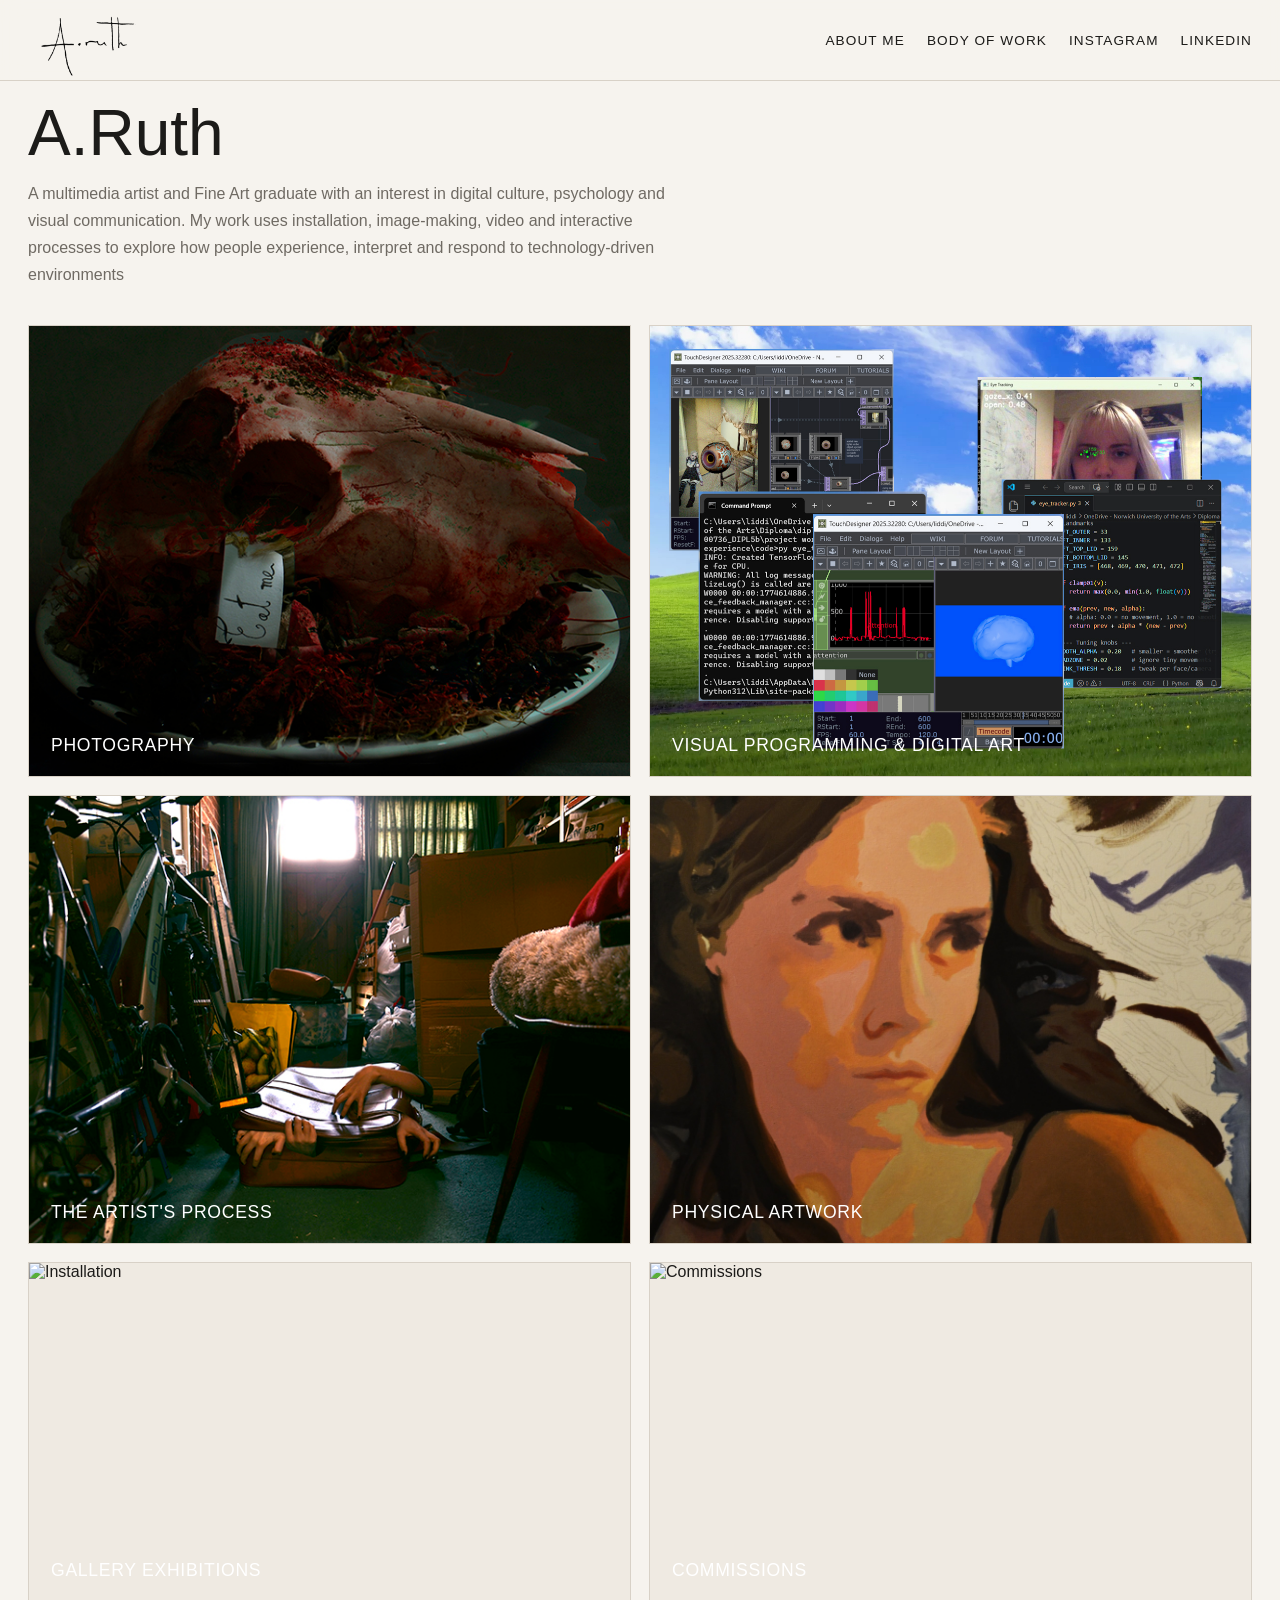
==== index.html @ bf9b41de "spelling and pictures added" ====
<!DOCTYPE html>
<html lang="en">
<head>
  <meta charset="UTF-8" />
  <meta name="viewport" content="width=device-width, initial-scale=1.0" />
  <title>Amy Liddington — Artist Portfolio</title>
  <link rel="stylesheet" href="style.css" />
</head>
<body>

  <header class="site-header">
    <div class="header-inner">
      <a href="index.html" class="signature-wrap">
        <img src="images/sig.png" alt="Your signature" />
      </a>
      <nav class="main-nav">
        <a href="about.html">About Me</a>
        <a href="#body-of-work">Body of Work</a>
        <a href="https://www.instagram.com/amu_x_art/" target="_blank" rel="noopener noreferrer">Instagram</a>
        <a href="https://www.linkedin.com/in/amy-liddington-a07385301/" target="_blank" rel="noopener noreferrer">LinkedIn</a>
      </nav>
    </div>
  </header>

  <main class="page-wrap hero-space">
    <section class="intro-copy">
      <h1>A.Ruth</h1>
      <p>
     A multimedia artist and Fine Art graduate with an interest in digital culture, psychology and visual communication. My work uses installation, image-making, video and interactive processes to explore how people experience, interpret and respond to technology-driven environments
      </p>
    </section>

    <section id="body-of-work" class="category-grid">
      <a class="category-card" href="photography.html">
        <img src="images/animalskull.jpg" alt="Photography" />
        <div class="category-label">Photography</div>
      </a>

      <a class="category-card" href="digital-art.html">
        <img src="images/download.jpg" alt="Visual programming and digital art" />
        <div class="category-label">Visual Programming & Digital Art</div>
      </a>

      <a class="category-card" href="process.html">
        <img src="images/suitcasehands.jpg" alt="The artist's process" />
        <div class="category-label"> The Artist's Process</div>
      </a>

      <a class="category-card" href="paintings.html">
        <img src="images/_DSC6033.JPG" alt="Paintings" />
        <div class="category-label">Physical Artwork</div>
      </a>

      <a class="category-card" href="installation.html">
        <img src="images/IMG_8066 (1).JPG" alt="Installation" />
        <div class="category-label">Gallery Exhibitions</div>
      </a>

      

      <a class="category-card" href="commissions.html">
        <img src="images/" alt="Commissions" />
        <div class="category-label">Commissions</div>
      </a>
    </section>
  </main>
  <script src="script.js"></script>
</body>
</html>
---- style.css ----
:root {
  --bg: #f6f3ee;
  --bg-soft: #efeae2;
  --text: #1c1b19;
  --muted: #6f6a63;
  --line: #d8d1c7;
  --overlay: rgba(28, 27, 25, 0.35);
  --max-width: 1400px;
  --pad: 28px;
  --font-main: "Helvetica Neue", Arial, sans-serif;
}

* {
  box-sizing: border-box;
}

html {
  scroll-behavior: smooth;
}

body {
  margin: 0;
  font-family: var(--font-main);
  background: var(--bg);
  color: var(--text);
}

img {
  max-width: 100%;
  display: block;
}

a {
  color: inherit;
  text-decoration: none;
}

.site-header {
  position: sticky;
  top: 0;
  z-index: 1000;
  background: rgba(246, 243, 238, 0.95);
  -webkit-backdrop-filter: blur(10px);
backdrop-filter: blur(10px);
  backdrop-filter: blur(10px);
  border-bottom: 1px solid var(--line);
}

.header-inner {
  max-width: var(--max-width);
  margin: 0 auto;
  padding: 0 var(--pad);   /* remove vertical padding */
  height: 80px;            /* FIXED height */
  display: flex;
  align-items: center;
  justify-content: space-between;
}

.signature-wrap {
  height: 100%;
  display: flex;
  align-items: center;
   /* allows image to extend */
}

.signature-wrap img {
  height: 100px;   /* bigger than header */
  width: auto;
  object-fit: contain;
}

.main-nav {
  display: flex;
  flex-wrap: wrap;
  gap: 22px;
  justify-content: flex-end;
}

.main-nav a {
  font-size: 0.85rem;
  letter-spacing: 0.08em;
  text-transform: uppercase;
  color: var(--text);
  transition: opacity 0.2s ease;
}

.main-nav a:hover {
  opacity: 0.55;
}

.page-wrap {
  max-width: var(--max-width);
  margin: 0 auto;
  padding: 32px var(--pad) 80px;
}

.hero-space {
  padding-top: 22px;
}

.intro-copy {
  max-width: 760px;
  margin-bottom: 36px;
}

.intro-copy h1 {
  font-size: clamp(2.4rem, 5vw, 5rem);
  line-height: 0.95;
  margin: 0 0 16px;
  font-weight: 500;
}

.intro-copy p {
  font-size: 1rem;
  line-height: 1.7;
  color: var(--muted);
  max-width: 640px;
  margin: 0;
}

/* Homepage category grid */
.category-grid {
  display: grid;
  grid-template-columns: repeat(2, 1fr);
  gap: 18px;
}

.category-card {
  position: relative;
  min-height: 340px;
  overflow: hidden;
  background: var(--bg-soft);
  border: 1px solid var(--line);
}

.category-card img {
  width: 100%;
  height: 100%;
  object-fit: cover;
  transition: transform 0.6s ease;
}

.category-card::after {
  content: "";
  position: absolute;
  inset: 0;
  background: var(--overlay);
  opacity: 0;
  transition: opacity 0.35s ease;
}

.category-card:hover::after {
  opacity: 1;
}

.category-card:hover img {
  transform: scale(1.03);
}

.category-label {
  position: absolute;
  left: 22px;
  bottom: 20px;
  z-index: 2;
  color: #fff;
  font-size: 1.1rem;
  letter-spacing: 0.04em;
  text-transform: uppercase;
}

/* About page */
.about-layout {
  display: grid;
  grid-template-columns: 1.1fr 0.9fr;
  gap: 28px;
  margin-bottom: 36px;
}

.text-box,
.image-box,
.info-box,
.contact-box,
.education-block {
  border: 1px solid var(--line);
  background: #fbf8f3;
}

.text-box,
.info-box,
.contact-box,
.education-block {
  padding: 28px;
}

.text-box h2,
.education-block h2,
.info-box h3,
.contact-box h3,
.gallery-header h1 {
  margin-top: 0;
  font-weight: 500;
}

.text-box p,
.education-block p,
.info-box p,
.contact-box p {
  line-height: 1.75;
  color: var(--muted);
}

.image-box {
  min-height: 200px;
 
  overflow: hidden;
  display: flex;
  justify-content: center;
}

.image-box img {
  height: 100%;
  object-fit:cover;
  
}

.education-block {
  margin-bottom: 24px;
}

.info-grid {
  display: grid;
  grid-template-columns: 1fr 1fr;
  gap: 24px;
  margin-bottom: 24px;
}

.placeholder-image-row {
  display: grid;
  grid-template-columns: 1fr 1fr;
  gap: 24px;
  margin-bottom: 24px;
}

.placeholder-tile {
  min-height: 260px;
  border: 1px solid var(--line);
  background: var(--bg-soft);
  display: grid;
  place-items: center;
  color: var(--muted);
  font-size: 0.95rem;
  text-transform: uppercase;
  letter-spacing: 0.08em;
}

/* Gallery / slideshow pages */
.gallery-header {
  margin-bottom: 26px;
}

.gallery-header p {
  max-width: 700px;
  line-height: 1.7;
  color: var(--muted);
}

.slideshow {
  border: none;
  background: none;
}

.slide {
  display: none;
  grid-template-columns: 1.2fr 0.8fr;

  min-height: calc(100vh - 70px); /* NOT fixed height */
  align-items: center;
}
.slide.active {
  display: grid;
}

.slide-image {
  display: flex;
  align-items: center;
  justify-content: center;
}

.slide-image img {
  max-height: calc(100vh - 120px); /* 🔥 prevents overflow */
  max-width: 100%;
  object-fit: contain;
}

.slide-caption {
  display: flex;
  flex-direction: column;
  justify-content: flex-end;
  padding: 30px;
}

.slide-caption h2 {
  margin: 0 0 10px;
  font-weight: 500;
}

.slide-caption p {
  margin: 0;
  line-height: 1.75;
  color: var(--muted);
}


#body-of-work {
  scroll-margin-top: 90px;
}

.slide-controls {
  display: flex;
  gap: 12px;
  margin-top: 20px;
  padding: 20px 30px 0;
}

.slide-controls button {
  background: transparent;
  border: 1px solid var(--text);
  color: var(--text);
  padding: 10px 16px;
  cursor: pointer;
  transition: background 0.2s ease, color 0.2s ease;
}

.slide-controls button:hover {
  background: var(--text);
  color: var(--bg);
}

.footer-space {
  height: 50px;
}

@media (max-width: 900px) {
  .category-grid,
  .about-layout,
  .info-grid,
  .placeholder-image-row,
  .slide,
  .slide.active {
    grid-template-columns: 1fr;
  }

  .category-card {
    min-height: 260px;
  }

  .slide {
  display: none;
  grid-template-columns: 1.2fr 0.8fr;
  height: 100vh;          /* 🔥 key line */
  max-height: 100vh;
}

  .slide-caption {
    border-left: none;
    border-top: 1px solid var(--line);
  }

  .main-nav {
    gap: 14px;
  }

  .main-nav a {
    font-size: 0.75rem;
  }
}
.link{
  color:blue;
  transition: 0.2s ease;

}
.link:hover{
  color: rgb(209, 11, 209);
}

.slideshow {
  position: relative;
}

.slide-image {
  position: relative;
}

.slide-arrow {
  position: absolute;
  top: 50%;
  transform: translateY(-50%);
  width: 54px;
  height: 54px;
  display: flex;
  align-items: center;
  justify-content: center;
  border-radius: 50%;
  background: rgba(246, 243, 238, 0.8);
  color: var(--text);
  font-size: 1.5rem;
  cursor: pointer;
  opacity: 0;
  transition: opacity 0.25s ease, background 0.25s ease;
  z-index: 20;
  user-select: none;
}

.slideshow:hover .slide-arrow {
  opacity: 1;
}

.slide-arrow:hover {
  background: rgba(28, 27, 25, 0.9);
  color: var(--bg);
}

.slide-arrow.prev {
  left: 18px;
}

.slide-arrow.next {
  right: 18px;
}

.slide-image video {
  max-height: calc(100vh - 120px);
  max-width: 100%;
  width: auto;
  height: auto;
  object-fit: contain;
  display: block;
}
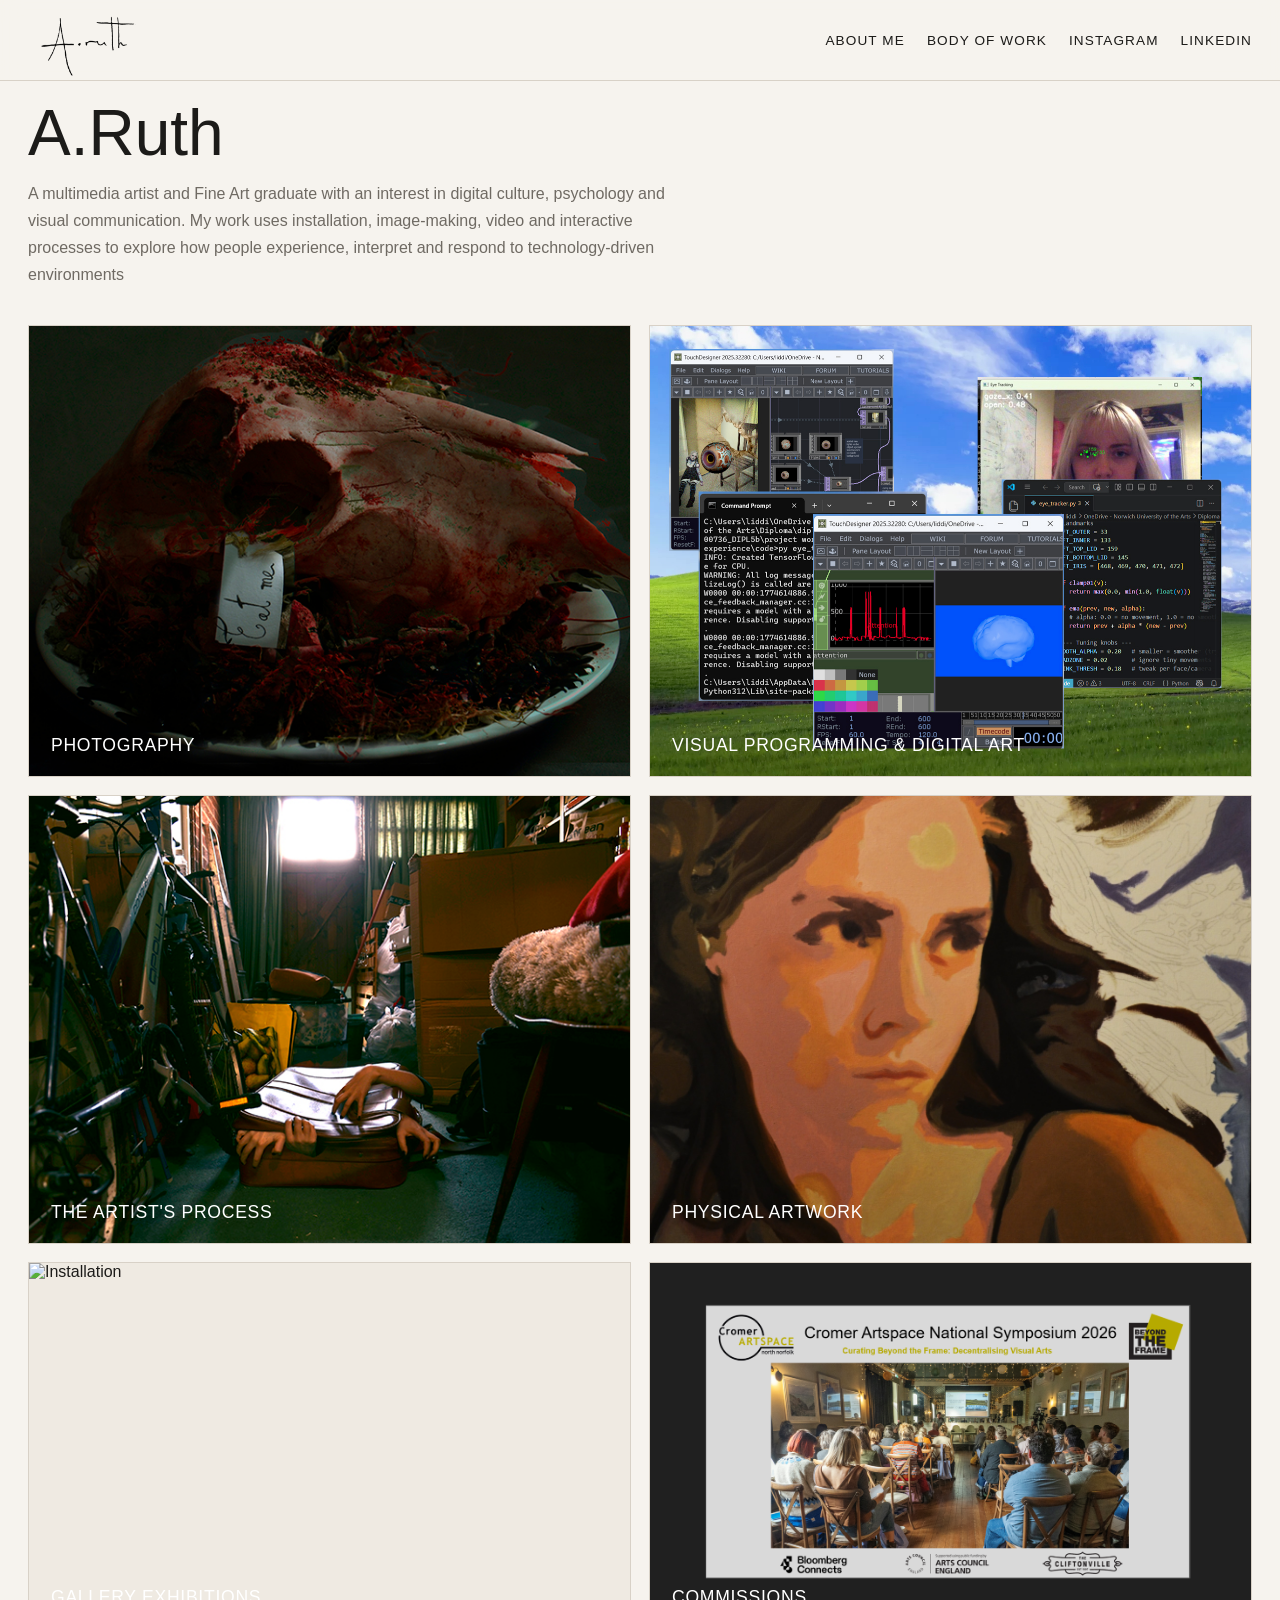
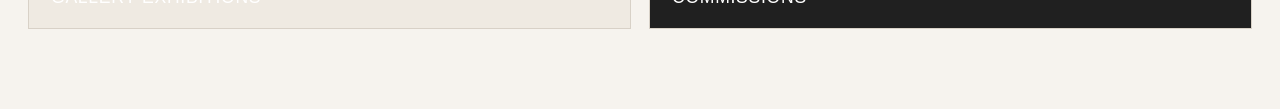
==== commit 455b9abf: "added symposium stuff" ====
--- a/index.html
+++ b/index.html
@@ -47,7 +47,7 @@
       </a>
 
       <a class="category-card" href="paintings.html">
-        <img src="images/_DSC6033.JPG" alt="Paintings" />
+        <img src="images/test.JPG" alt="Paintings" />
         <div class="category-label">Physical Artwork</div>
       </a>
 
@@ -56,12 +56,12 @@
         <div class="category-label">Gallery Exhibitions</div>
       </a>
 
-      
-
       <a class="category-card" href="commissions.html">
-        <img src="images/" alt="Commissions" />
+        <img src="images/cromer4.png" alt="Commissions" />
         <div class="category-label">Commissions</div>
       </a>
+
+      
     </section>
   </main>
   <script src="script.js"></script>
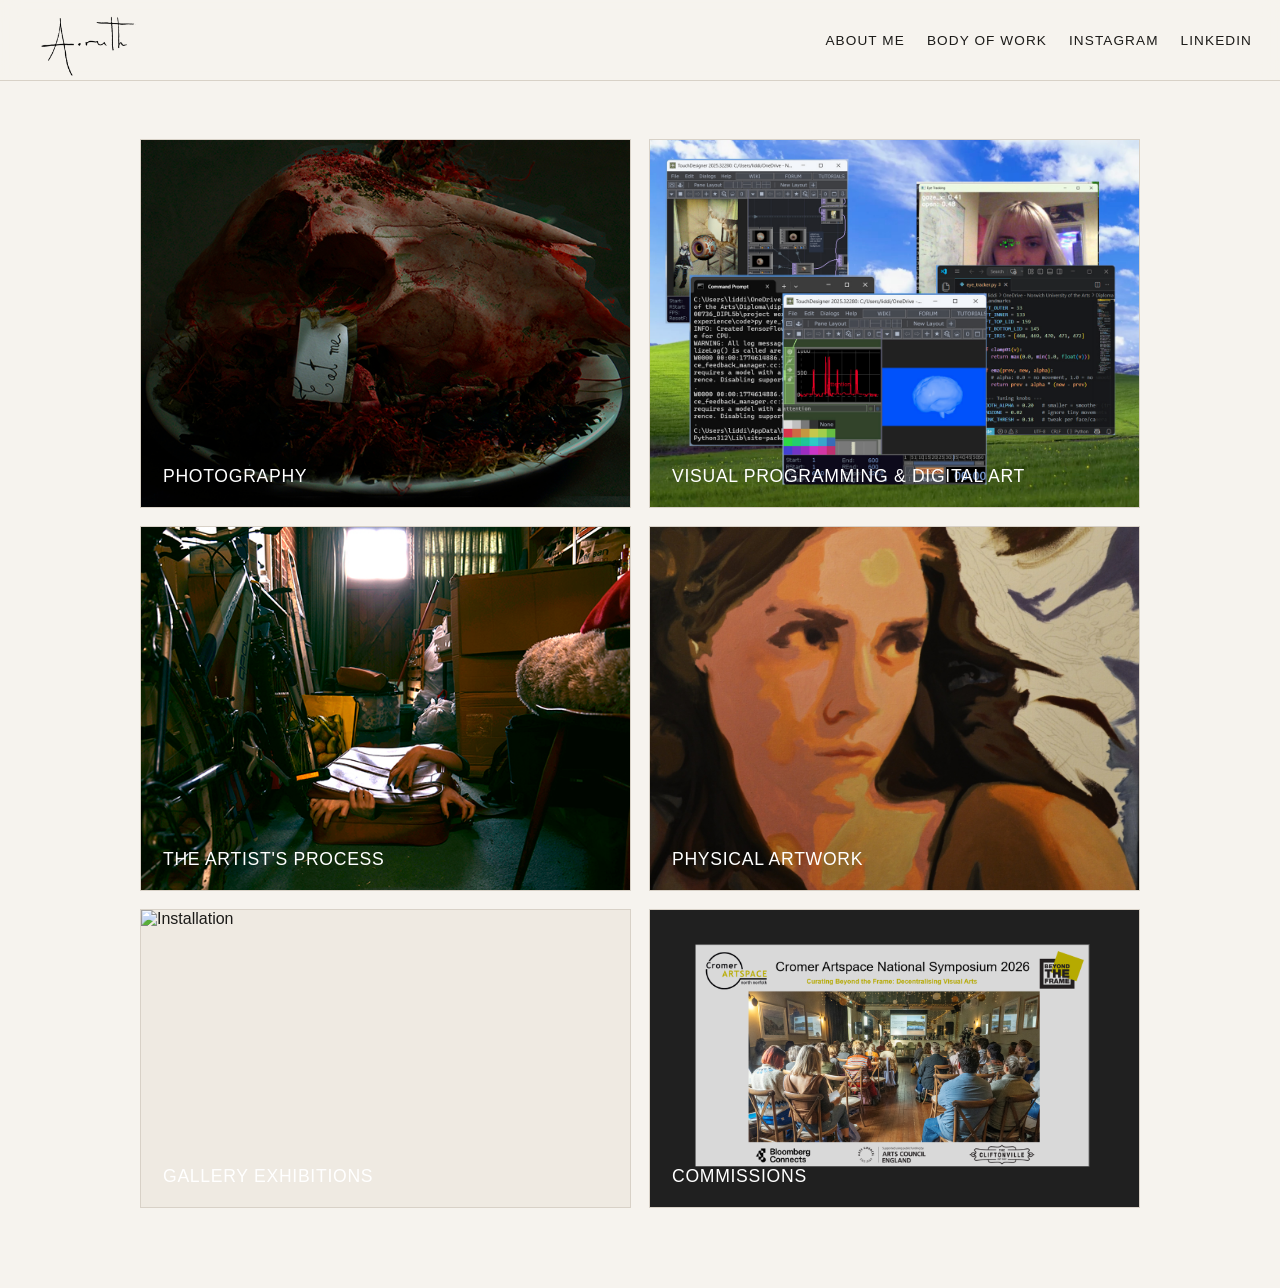
==== commit 580e5ac4: "adjusted and added images" ====
--- a/index.html
+++ b/index.html
@@ -24,10 +24,7 @@
 
   <main class="page-wrap hero-space">
     <section class="intro-copy">
-      <h1>A.Ruth</h1>
-      <p>
-     A multimedia artist and Fine Art graduate with an interest in digital culture, psychology and visual communication. My work uses installation, image-making, video and interactive processes to explore how people experience, interpret and respond to technology-driven environments
-      </p>
+      <!-- <p> A multimedia artist and Fine Art graduate with an interest in digital culture, psychology and visual communication. My work uses installation, image-making, video and interactive processes to explore how people experience, interpret and respond to technology-driven environments </p> -->
     </section>
 
     <section id="body-of-work" class="category-grid">
--- a/style.css
+++ b/style.css
@@ -123,11 +123,13 @@
   display: grid;
   grid-template-columns: repeat(2, 1fr);
   gap: 18px;
+  max-width: 1000px;
+  margin: auto;
 }
 
 .category-card {
   position: relative;
-  min-height: 340px;
+  min-height: 280px;
   overflow: hidden;
   background: var(--bg-soft);
   border: 1px solid var(--line);
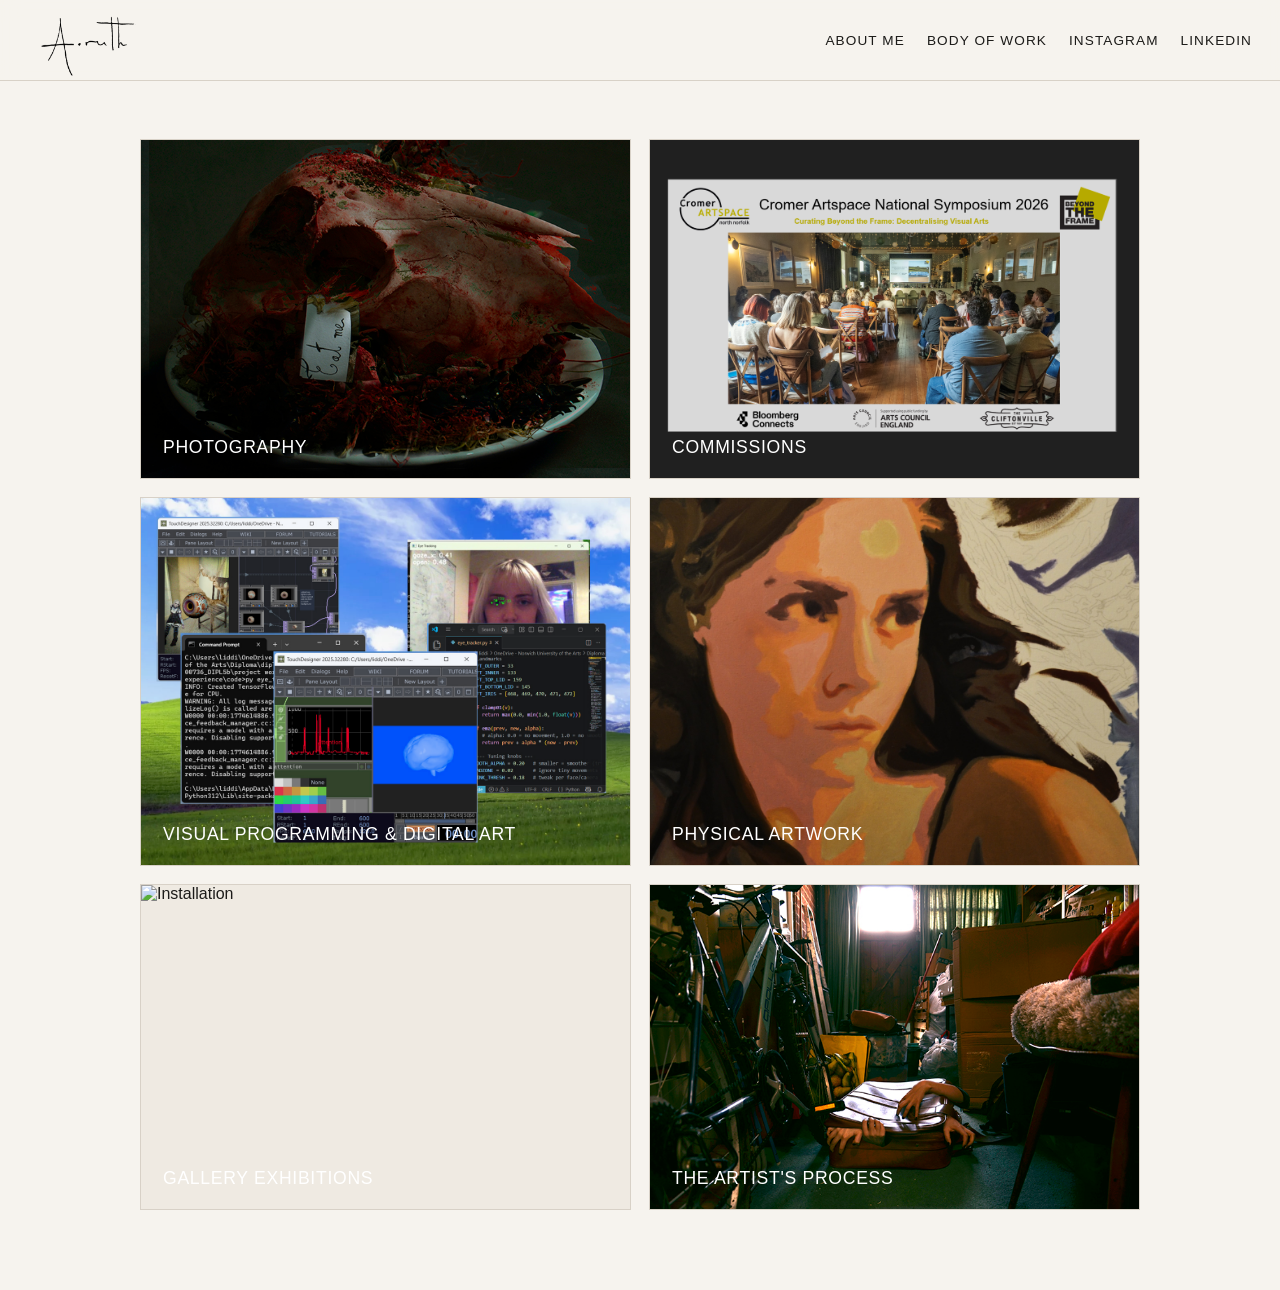
==== commit 921c6388: "fixing missing images" ====
--- a/index.html
+++ b/index.html
@@ -33,14 +33,14 @@
         <div class="category-label">Photography</div>
       </a>
 
+      <a class="category-card" href="commissions.html">
+        <img src="images/cromer4.png" alt="Commissions" />
+        <div class="category-label">Commissions</div>
+      </a>
+
       <a class="category-card" href="digital-art.html">
         <img src="images/download.jpg" alt="Visual programming and digital art" />
         <div class="category-label">Visual Programming & Digital Art</div>
-      </a>
-
-      <a class="category-card" href="process.html">
-        <img src="images/suitcasehands.jpg" alt="The artist's process" />
-        <div class="category-label"> The Artist's Process</div>
       </a>
 
       <a class="category-card" href="paintings.html">
@@ -53,11 +53,10 @@
         <div class="category-label">Gallery Exhibitions</div>
       </a>
 
-      <a class="category-card" href="commissions.html">
-        <img src="images/cromer4.png" alt="Commissions" />
-        <div class="category-label">Commissions</div>
+      <a class="category-card" href="process.html">
+        <img src="images/suitcasehands.jpg" alt="The artist's process" />
+        <div class="category-label"> The Artist's Process</div>
       </a>
-
       
     </section>
   </main>
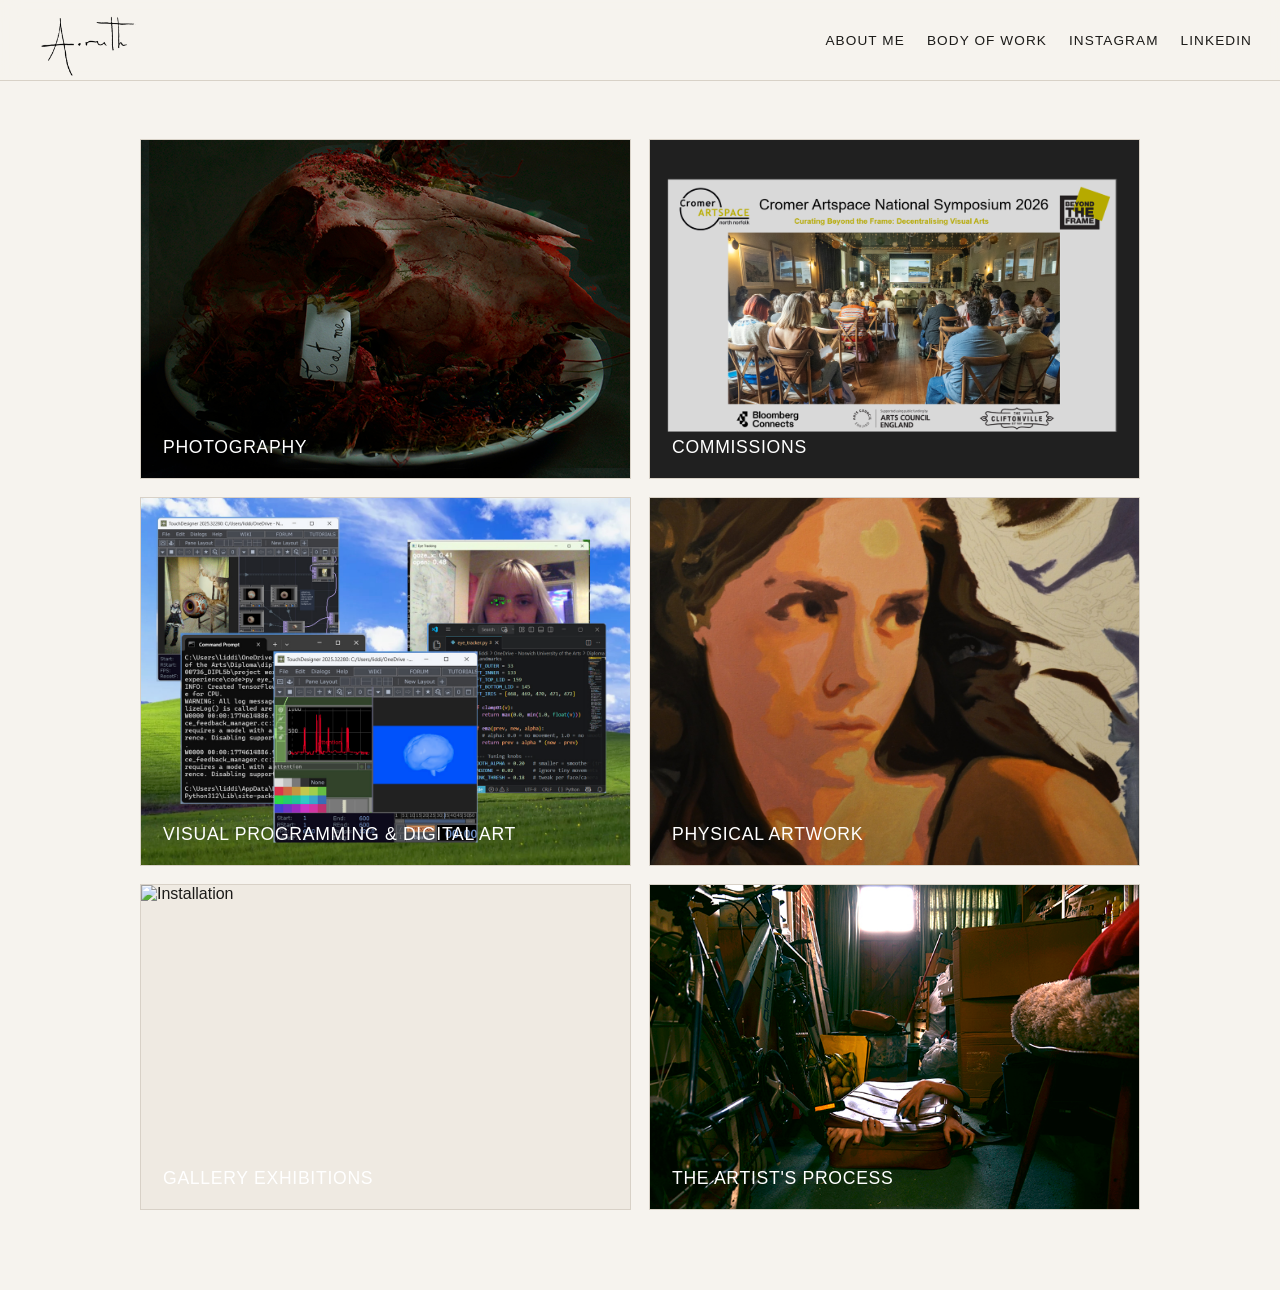
==== commit 82c4e62c: "glitch signature effect" ====
--- a/index.html
+++ b/index.html
@@ -11,7 +11,8 @@
   <header class="site-header">
     <div class="header-inner">
       <a href="index.html" class="signature-wrap">
-        <img src="images/sig.png" alt="Your signature" />
+        <img src="images/sig.png" alt="Amy Liddington signature" />
+        <span class="signature-glitch" aria-hidden="true"></span>
       </a>
       <nav class="main-nav">
         <a href="about.html">About Me</a>
--- a/style.css
+++ b/style.css
@@ -437,4 +437,199 @@
   height: auto;
   object-fit: contain;
   display: block;
-}+}
+
+/* =================================
+   SIGNATURE - DIGITAL GLITCH EFFECT
+================================= */
+
+.signature-wrap {
+    position: relative;
+    overflow: visible;
+}
+
+.signature-wrap img {
+    position: relative;
+    z-index: 2;
+}
+
+/* Coloured glitch layers */
+
+.signature-glitch {
+    position: absolute;
+    inset: 0;
+    z-index: 3;
+    pointer-events: none;
+}
+
+.signature-glitch::before,
+.signature-glitch::after {
+    content: "";
+    position: absolute;
+    inset: 0;
+
+    background-image: url("images/sig.png");
+    background-size: contain;
+    background-repeat: no-repeat;
+    background-position: center;
+
+    opacity: 0;
+}
+
+/* Red RGB layer */
+
+.signature-glitch::before {
+    filter: brightness(0) saturate(100%)
+            invert(16%) sepia(99%) saturate(7000%)
+            hue-rotate(355deg) brightness(105%);
+}
+
+/* Blue / purple RGB layer */
+
+.signature-glitch::after {
+    filter: brightness(0) saturate(100%)
+            invert(15%) sepia(90%) saturate(5000%)
+            hue-rotate(240deg) brightness(110%);
+}
+
+/* Trigger on mouse entering signature */
+
+.signature-wrap:hover img {
+    animation: signature-break 0.55s steps(2, end);
+}
+
+.signature-wrap:hover .signature-glitch::before {
+    animation: red-fragments 0.55s steps(2, end);
+}
+
+.signature-wrap:hover .signature-glitch::after {
+    animation: blue-fragments 0.55s steps(2, end);
+}
+
+/* ORIGINAL SIGNATURE - BREAKS INTO SLICES */
+
+@keyframes signature-break {
+    0% {
+        transform: translate(0);
+        clip-path: inset(0);
+        filter: none;
+    }
+
+    12% {
+        transform: translate(-5px, 1px) skewX(-5deg);
+        clip-path: inset(10% 0 70% 0);
+    }
+
+    25% {
+        transform: translate(6px, -2px);
+        clip-path: inset(38% 0 45% 0);
+        filter: contrast(2);
+    }
+
+    38% {
+        transform: translate(-8px, 2px) skewX(7deg);
+        clip-path: inset(72% 0 8% 0);
+    }
+
+    52% {
+        transform: translate(5px, -1px);
+        clip-path: inset(18% 0 55% 0);
+    }
+
+    68% {
+        transform: translate(-4px, 1px);
+        clip-path: inset(48% 0 25% 0);
+    }
+
+    82% {
+        transform: translate(2px, 0);
+        clip-path: inset(0);
+        filter: contrast(1.5);
+    }
+
+    100% {
+        transform: translate(0);
+        clip-path: inset(0);
+        filter: none;
+    }
+}
+
+/* RED FRAGMENTS */
+
+@keyframes red-fragments {
+    0%, 100% {
+        opacity: 0;
+        transform: translate(0);
+        clip-path: inset(0);
+    }
+
+    15% {
+        opacity: 1;
+        transform: translate(-9px, 2px);
+        clip-path: inset(5% 0 72% 0);
+    }
+
+    32% {
+        opacity: 0.9;
+        transform: translate(7px, -2px);
+        clip-path: inset(35% 0 45% 0);
+    }
+
+    50% {
+        opacity: 1;
+        transform: translate(-6px, 1px);
+        clip-path: inset(70% 0 10% 0);
+    }
+
+    70% {
+        opacity: 0.8;
+        transform: translate(5px, 0);
+        clip-path: inset(20% 0 55% 0);
+    }
+
+    85% {
+        opacity: 0.5;
+        transform: translate(-3px, 0);
+        clip-path: inset(0);
+    }
+}
+
+/* BLUE / PURPLE FRAGMENTS */
+
+@keyframes blue-fragments {
+    0%, 100% {
+        opacity: 0;
+        transform: translate(0);
+        clip-path: inset(0);
+    }
+
+    15% {
+        opacity: 1;
+        transform: translate(9px, -2px);
+        clip-path: inset(35% 0 45% 0);
+    }
+
+    32% {
+        opacity: 0.9;
+        transform: translate(-7px, 2px);
+        clip-path: inset(5% 0 72% 0);
+    }
+
+    50% {
+        opacity: 1;
+        transform: translate(6px, -1px);
+        clip-path: inset(55% 0 15% 0);
+    }
+
+    70% {
+        opacity: 0.8;
+        transform: translate(-5px, 0);
+        clip-path: inset(15% 0 60% 0);
+    }
+
+    85% {
+        opacity: 0.5;
+        transform: translate(3px, 0);
+        clip-path: inset(0);
+    }
+}
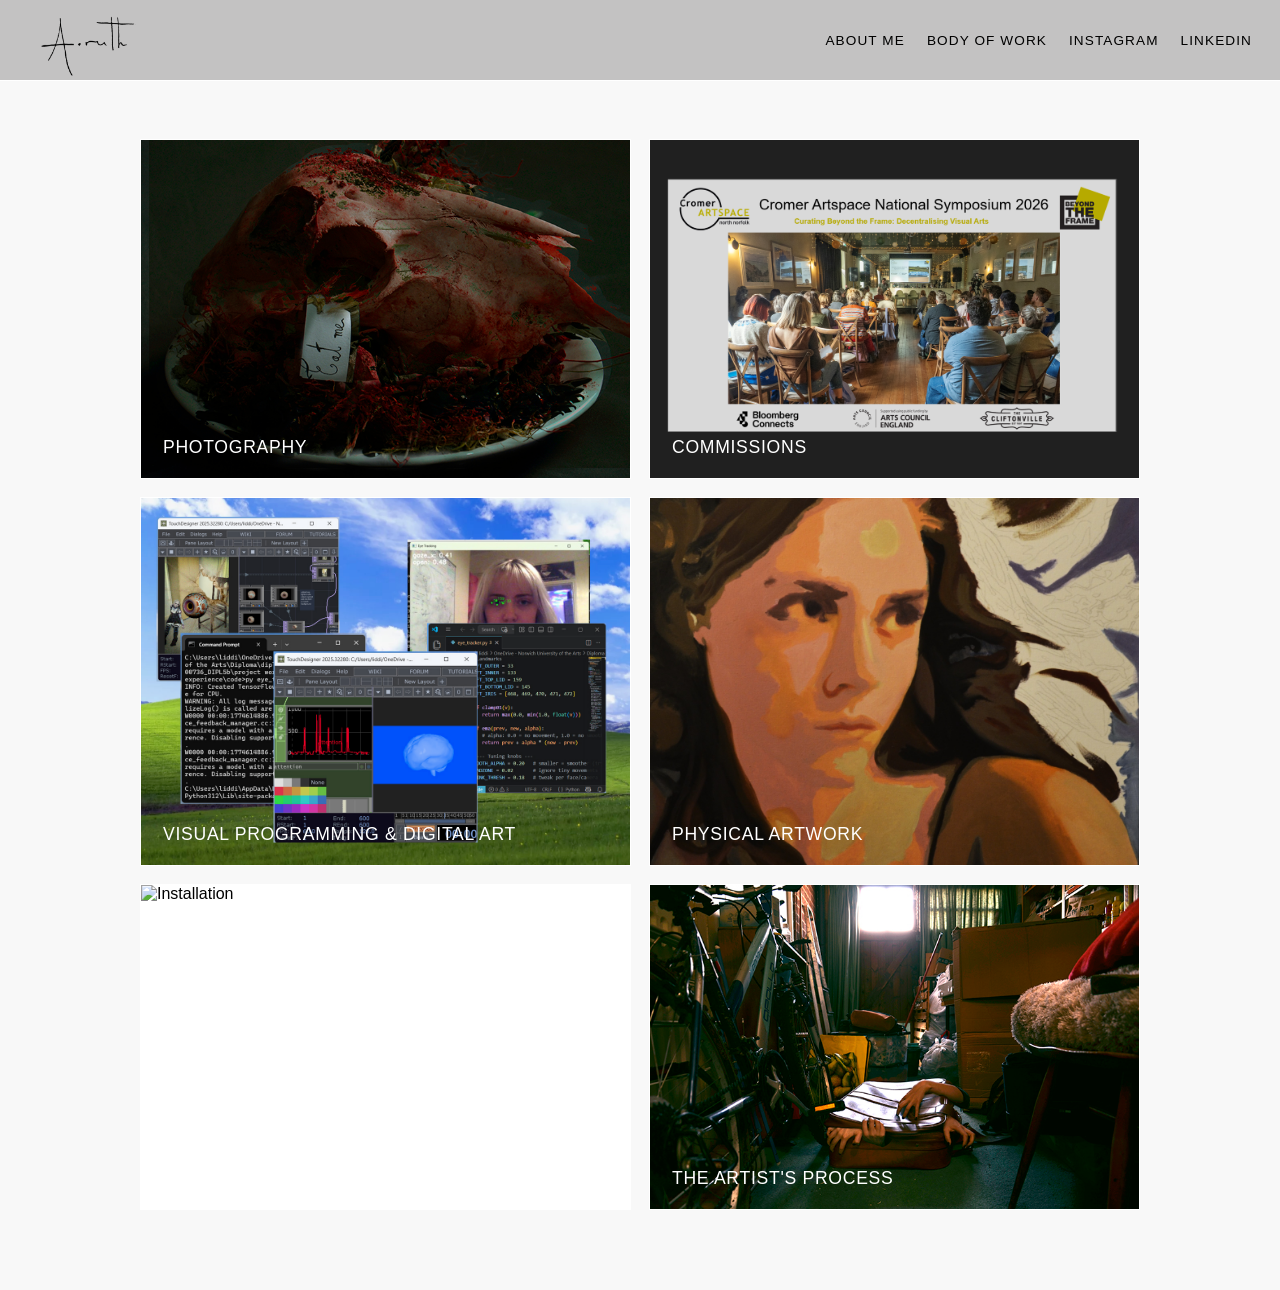
==== commit 7802edea: "adding fun stuff" ====
--- a/index.html
+++ b/index.html
@@ -1,3 +1,4 @@
+
 <!DOCTYPE html>
 <html lang="en">
 <head>
@@ -6,61 +7,70 @@
   <title>Amy Liddington — Artist Portfolio</title>
   <link rel="stylesheet" href="style.css" />
 </head>
+
 <body>
+  <canvas id="paint-canvas" aria-hidden="true"></canvas>
 
-  <header class="site-header">
-    <div class="header-inner">
-      <a href="index.html" class="signature-wrap">
-        <img src="images/sig.png" alt="Amy Liddington signature" />
-        <span class="signature-glitch" aria-hidden="true"></span>
-      </a>
-      <nav class="main-nav">
-        <a href="about.html">About Me</a>
-        <a href="#body-of-work">Body of Work</a>
-        <a href="https://www.instagram.com/amu_x_art/" target="_blank" rel="noopener noreferrer">Instagram</a>
-        <a href="https://www.linkedin.com/in/amy-liddington-a07385301/" target="_blank" rel="noopener noreferrer">LinkedIn</a>
-      </nav>
-    </div>
-  </header>
+  <div id="page-glitch-wrapper">
 
-  <main class="page-wrap hero-space">
-    <section class="intro-copy">
-      <!-- <p> A multimedia artist and Fine Art graduate with an interest in digital culture, psychology and visual communication. My work uses installation, image-making, video and interactive processes to explore how people experience, interpret and respond to technology-driven environments </p> -->
-    </section>
+    <header class="site-header">
+      <div class="header-inner">
+        <a href="index.html" class="signature-wrap">
+          <img src="images/sig.png" alt="Amy Liddington signature" />
+          <span class="signature-glitch" aria-hidden="true"></span>
+        </a>
 
-    <section id="body-of-work" class="category-grid">
-      <a class="category-card" href="photography.html">
-        <img src="images/animalskull.jpg" alt="Photography" />
-        <div class="category-label">Photography</div>
-      </a>
+        <nav class="main-nav">
+          <a href="about.html">About Me</a>
+          <a href="#body-of-work">Body of Work</a>
+          <a href="https://www.instagram.com/amu_x_art/" target="_blank" rel="noopener noreferrer">Instagram</a>
+          <a href="https://www.linkedin.com/in/amy-liddington-a07385301/" target="_blank" rel="noopener noreferrer">LinkedIn</a>
+        </nav>
+      </div>
+    </header>
 
-      <a class="category-card" href="commissions.html">
-        <img src="images/cromer4.png" alt="Commissions" />
-        <div class="category-label">Commissions</div>
-      </a>
+    <main class="page-wrap hero-space">
+      <section class="intro-copy">
+        <!-- <p> A multimedia artist and Fine Art graduate with an interest in digital culture, psychology and visual communication. My work uses installation, image-making, video and interactive processes to explore how people experience, interpret and respond to technology-driven environments </p> -->
+      </section>
 
-      <a class="category-card" href="digital-art.html">
-        <img src="images/download.jpg" alt="Visual programming and digital art" />
-        <div class="category-label">Visual Programming & Digital Art</div>
-      </a>
+      <section id="body-of-work" class="category-grid">
 
-      <a class="category-card" href="paintings.html">
-        <img src="images/test.JPG" alt="Paintings" />
-        <div class="category-label">Physical Artwork</div>
-      </a>
+        <a class="category-card" href="photography.html">
+          <img src="images/animalskull.jpg" alt="Photography" />
+          <div class="category-label">Photography</div>
+        </a>
 
-      <a class="category-card" href="installation.html">
-        <img src="images/IMG_8066 (1).JPG" alt="Installation" />
-        <div class="category-label">Gallery Exhibitions</div>
-      </a>
+        <a class="category-card" href="commissions.html">
+          <img src="images/cromer4.png" alt="Commissions" />
+          <div class="category-label">Commissions</div>
+        </a>
 
-      <a class="category-card" href="process.html">
-        <img src="images/suitcasehands.jpg" alt="The artist's process" />
-        <div class="category-label"> The Artist's Process</div>
-      </a>
-      
-    </section>
-  </main>
+        <a class="category-card" href="digital-art.html">
+          <img src="images/download.jpg" alt="Visual programming and digital art" />
+          <div class="category-label">Visual Programming & Digital Art</div>
+        </a>
+
+        <a class="category-card" href="paintings.html">
+          <img src="images/test.JPG" alt="Paintings" />
+          <div class="category-label">Physical Artwork</div>
+        </a>
+
+        <a class="category-card" href="installation.html">
+          <img src="images/IMG_8066 (1).JPG" alt="Installation" />
+          <div class="category-label">Gallery Exhibitions</div>
+        </a>
+
+        <a class="category-card" href="process.html">
+          <img src="images/suitcasehands.jpg" alt="The artist's process" />
+          <div class="category-label">The Artist's Process</div>
+        </a>
+
+      </section>
+    </main>
+
+  </div>
+
   <script src="script.js"></script>
 </body>
-</html>+</html>
--- a/style.css
+++ b/style.css
@@ -1,9 +1,9 @@
 :root {
-  --bg: #f6f3ee;
-  --bg-soft: #efeae2;
-  --text: #1c1b19;
+  --bg: #f8f8f8;
+  --bg-soft: #ffffff;
+  --text: #000000;
   --muted: #6f6a63;
-  --line: #d8d1c7;
+  --line: #ffffff;
   --overlay: rgba(28, 27, 25, 0.35);
   --max-width: 1400px;
   --pad: 28px;
@@ -39,7 +39,7 @@
   position: sticky;
   top: 0;
   z-index: 1000;
-  background: rgba(246, 243, 238, 0.95);
+  background: rgba(192, 191, 191, 0.95);
   -webkit-backdrop-filter: blur(10px);
 backdrop-filter: blur(10px);
   backdrop-filter: blur(10px);
@@ -135,12 +135,13 @@
   border: 1px solid var(--line);
 }
 
-.category-card img {
+.category-card img { 
   width: 100%;
   height: 100%;
   object-fit: cover;
   transition: transform 0.6s ease;
-}
+ }
+
 
 .category-card::after {
   content: "";
@@ -403,7 +404,7 @@
   align-items: center;
   justify-content: center;
   border-radius: 50%;
-  background: rgba(246, 243, 238, 0.8);
+  background: rgba(255, 255, 255, 0.8);
   color: var(--text);
   font-size: 1.5rem;
   cursor: pointer;
@@ -633,3 +634,479 @@
         clip-path: inset(0);
     }
 }
+/* =================================
+   DIGITAL PAINTBRUSH CURSOR
+================================= */
+
+#paint-canvas {
+    position: fixed;
+    inset: 0;
+    width: 100%;
+    height: 100%;
+    z-index: 9999;
+    pointer-events: none;
+}
+
+/* Keep the website content above the paint trail */
+
+.site-header {
+    z-index: 1000;
+}
+
+.page-wrap {
+    position: relative;
+    z-index: 2;
+}
+
+/* =================================
+   FLOATING EYEBALL
+================================= */
+
+
+.floating-eye {
+    position: fixed;
+    width: 125px;
+    height: 125px;
+    right: 35px;
+    bottom: 30px;
+    top: auto;
+    z-index: 1001;
+    pointer-events: none;
+    animation: eye-float 4s ease-in-out infinite;
+}
+
+/* THE EYEBALL */
+
+.eye-white {
+    position: relative;
+    width: 100%;
+    height: 100%;
+    border-radius: 50%;
+    overflow: hidden;
+
+    background: radial-gradient(
+        circle at 45% 38%,
+        #ffffff 0%,
+        #f7f6f4 42%,
+        #96928f 68%,
+        #5e5c59 88%,
+        #141413 100%
+    );
+
+    box-shadow:
+        0 9px 24px rgba(0,0,0,0.25),
+        0 0 18px rgba(70,65,60,0.22),
+        inset 0 -8px 15px rgba(0,0,0,0.20),
+        inset 0 4px 9px rgba(255,255,255,0.95);
+}
+
+/* SUBTLE RED VEINS */
+
+.eye-white::before {
+    content: "";
+    position: absolute;
+    inset: 3px;
+    border-radius: 50%;
+    z-index: 1;
+    pointer-events: none;
+
+    background: url("data:image/svg+xml,%3Csvg viewBox='0 0 200 200' xmlns='http://www.w3.org/2000/svg'%3E%3Cg fill='none' stroke='%23c66f70' stroke-width='1.2' stroke-linecap='round' opacity='.65'%3E%3Cpath d='M5 48 C22 39 18 27 34 23 S47 12 53 3 M18 39 C30 39 32 49 43 51 S54 61 59 68 M34 23 C38 14 34 9 39 3 M43 51 C49 42 59 43 66 35'/%3E%3Cpath d='M195 65 C177 59 181 44 164 39 S153 24 147 13 M181 53 C168 55 166 67 154 70 S144 81 139 87 M164 39 C160 30 165 24 160 16 M154 70 C147 61 139 62 132 54'/%3E%3Cpath d='M10 145 C27 139 30 126 44 125 S58 113 64 105 M28 134 C39 137 43 147 55 149 S65 158 70 166 M44 125 C47 115 43 109 50 101'/%3E%3Cpath d='M192 151 C174 145 173 132 158 128 S145 115 138 108 M174 139 C163 143 159 154 148 158 S137 169 132 177 M158 128 C155 118 160 111 154 104'/%3E%3C/g%3E%3C/svg%3E")
+        center / 100% 100% no-repeat;
+
+    opacity: 0.8;
+}
+
+/* BLUE IRIS */
+
+.eye-iris {
+    position: absolute;
+    width: 58px;
+    height: 58px;
+    left: 50%;
+    top: 50%;
+    z-index: 2;
+    transform: translate(-50%, -50%);
+    border-radius: 50%;
+
+    background: radial-gradient(
+        circle,
+        #080d16 0%,
+        #080d16 25%,
+        #24517a 29%,
+        #4689b5 43%,
+        #78b2ce 52%,
+        #28577f 68%,
+        #142b45 85%,
+        #080d16 100%
+    );
+
+    box-shadow:
+        0 0 4px rgba(0,0,0,0.7),
+        inset 0 0 5px rgba(0,0,0,0.5);
+
+    transition: transform 0.12s ease-out;
+}
+
+/* PUPIL */
+
+.eye-pupil {
+    position: absolute;
+    width: 26px;
+    height: 26px;
+    left: 50%;
+    top: 50%;
+    transform: translate(-50%, -50%);
+    border-radius: 50%;
+    background: #080706;
+}
+
+/* EYE REFLECTION */
+
+.eye-highlight {
+    position: absolute;
+    width: 12px;
+    height: 12px;
+    top: 9px;
+    left: 13px;
+    border-radius: 50%;
+    background: rgba(255,255,255,0.9);
+    filter: blur(1px);
+}
+
+/* BLINKING EYELID */
+
+.eye-white::after {
+    content: "";
+    position: absolute;
+    inset: 0;
+    z-index: 5;
+    border-radius: 50%;
+    pointer-events: none;
+
+    background: linear-gradient(
+        to bottom,
+        #c9b4ad 0%,
+        #e5d5ce 45%,
+        #c6aaa2 100%
+    );
+
+    transform: scaleY(0);
+    transform-origin: top;
+    animation: eye-blink 4s infinite;
+}
+
+/* FLOATING MOVEMENT */
+
+@keyframes eye-float {
+    0%, 100% {
+        transform: translateY(0);
+    }
+
+    50% {
+        transform: translateY(-10px);
+    }
+}
+
+/* BLINK ANIMATION */
+
+@keyframes eye-blink {
+    0%, 88%, 100% {
+        transform: scaleY(0);
+    }
+
+    91% {
+        transform: scaleY(1);
+    }
+
+    94% {
+        transform: scaleY(0);
+    }
+}
+
+/* MOBILE SIZING */
+
+@media (max-width: 700px) {
+    .floating-eye {
+        width: 85px;
+        height: 85px;
+        right: 18px;
+        bottom: 18px;
+    }
+
+    .eye-iris {
+        width: 40px;
+        height: 40px;
+    }
+
+    .eye-pupil {
+        width: 19px;
+        height: 19px;
+    }
+}
+
+/* REDUCED MOTION */
+
+@media (prefers-reduced-motion: reduce) {
+    .floating-eye {
+        animation: none;
+    }
+
+    .eye-white::after {
+        animation: none;
+    }
+}
+
+
+/* =================================
+   DIGITAL GLITCH — STATIC & CONTENT BREAKUP
+================================= */
+
+/* Keep the page itself still */
+#page-glitch-wrapper {
+    transform: none;
+}
+
+/* IMAGE SIGNAL DISTORTION */
+body.page-glitch .image-box img,
+body.page-glitch .placeholder-tile img {
+    animation: image-breakup 0.48s steps(1, end);
+}
+
+body.page-glitch .slide-image {
+    animation: image-breakup 0.48s steps(1, end);
+    will-change: transform, filter, clip-path;
+}
+
+body.page-glitch .category-card img {
+    animation: image-breakup 0.48s steps(1, end);
+}
+
+@keyframes image-breakup {
+    0%, 100% {
+        transform: translate(0, 0);
+        filter: none;
+        clip-path: inset(0);
+    }
+
+    12% {
+        transform: translate(-5px, 2px);
+        filter: contrast(1.5) saturate(1.5)
+                drop-shadow(3px 0 rgba(255, 0, 45, 0.65));
+    }
+
+    13% {
+        transform: translate(8px, -1px);
+        filter: contrast(1.8)
+                drop-shadow(-3px 0 rgba(0, 65, 255, 0.7));
+        clip-path: inset(18% 0 52% 0);
+    }
+
+    14% {
+        transform: translate(-2px, 0);
+        clip-path: inset(0);
+    }
+
+    32% {
+        transform: translate(6px, -3px);
+        filter: hue-rotate(12deg) contrast(1.4);
+        clip-path: inset(35% 0 25% 0);
+    }
+
+    33% {
+        transform: translate(-4px, 2px);
+        clip-path: inset(0);
+    }
+
+    55% {
+        transform: translate(-3px, 1px);
+        filter: contrast(1.3)
+                drop-shadow(2px 0 rgba(255, 0, 45, 0.5));
+    }
+
+    56% {
+        transform: translate(2px, -1px);
+        filter: none;
+        clip-path: inset(0);
+    }
+}
+
+
+/* TEXT SIGNAL DISTORTION */
+
+body.page-glitch .slide-caption,
+body.page-glitch .gallery-header,
+body.page-glitch .category-label,
+body.page-glitch .text-box,
+body.page-glitch .education-block,
+body.page-glitch .info-box,
+body.page-glitch .contact-box,
+body.page-glitch .floating-eye {
+    animation: text-breakup 0.48s steps(1, end);
+    will-change: transform, filter, text-shadow;
+}
+
+@keyframes text-breakup {
+    0%, 100% {
+        transform: translate(0, 0);
+        filter: none;
+        text-shadow: none;
+    }
+
+    12% {
+        transform: translate(4px, -1px);
+        text-shadow: -2px 0 rgba(0, 65, 255, 0.65),
+                      2px 0 rgba(255, 0, 45, 0.55);
+    }
+
+    13% {
+        transform: translate(-7px, 2px);
+        text-shadow: 2px 0 rgba(255, 0, 45, 0.6);
+        filter: contrast(1.4);
+    }
+
+    14% {
+        transform: translate(0, 0);
+        text-shadow: none;
+    }
+
+    32% {
+        transform: translate(-5px, 1px);
+        text-shadow: -2px 0 rgba(0, 65, 255, 0.6);
+    }
+
+    33% {
+        transform: translate(3px, -1px);
+        text-shadow: 2px 0 rgba(255, 0, 45, 0.5);
+    }
+
+    55% {
+        transform: translate(-2px, 0);
+        text-shadow: none;
+    }
+}
+
+
+/* FULL SCREEN STATIC OVERLAY */
+
+.background-glitch-overlay {
+    position: fixed;
+    inset: 0;
+    z-index: 9998;
+    pointer-events: none;
+    overflow: hidden;
+    opacity: 0;
+}
+
+.background-glitch-overlay.active {
+    animation: signal-flicker 0.48s steps(1, end);
+}
+
+/* Darker, more visible television noise */
+
+.background-glitch-overlay::after {
+    content: "";
+    position: absolute;
+    inset: -50%;
+    opacity: 0;
+    pointer-events: none;
+
+    background-image: url("data:image/svg+xml,%3Csvg viewBox='0 0 180 180' xmlns='http://www.w3.org/2000/svg'%3E%3Cfilter id='n'%3E%3CfeTurbulence type='fractalNoise' baseFrequency='1.1' numOctaves='3' stitchTiles='stitch'/%3E%3C/filter%3E%3Crect width='100%25' height='100%25' filter='url(%23n)' opacity='1'/%3E%3C/svg%3E");
+
+    background-size: 90px 90px;
+    mix-blend-mode: normal;
+    filter: contrast(1.8) brightness(0.65);
+}
+
+.background-glitch-overlay.active::after {
+    animation: static-flicker 0.48s steps(1, end);
+}
+
+/* Screen flicker */
+
+@keyframes signal-flicker {
+    0%, 100% { opacity: 0; }
+    12% { opacity: 0.12; }
+    13% { opacity: 0.35; }
+    14% { opacity: 0.04; }
+    32% { opacity: 0.2; }
+    33% { opacity: 0.03; }
+    55% { opacity: 0.15; }
+    56% { opacity: 0; }
+}
+
+/* Static flickers in several bursts */
+
+@keyframes static-flicker {
+    0%, 100% { opacity: 0; }
+    12% { opacity: 0.35; }
+    13% { opacity: 0.75; }
+    14% { opacity: 0.18; }
+    22% { opacity: 0.55; }
+    23% { opacity: 0.08; }
+    32% { opacity: 0.65; }
+    33% { opacity: 0.15; }
+    45% { opacity: 0.4; }
+    46% { opacity: 0.05; }
+    55% { opacity: 0.7; }
+    56% { opacity: 0; }
+}
+
+/* REDUCED MOTION */
+
+@media (prefers-reduced-motion: reduce) {
+    body.page-glitch .slide-image,
+    body.page-glitch .slide-caption,
+    body.page-glitch .gallery-header,
+    body.page-glitch .category-card img,
+    body.page-glitch .category-label,
+    .background-glitch-overlay.active,
+    .background-glitch-overlay.active::after {
+        animation: none !important;
+    }
+}
+
+
+/* FLOATING EYEBALL GLITCH */
+
+body.page-glitch .floating-eye {
+    animation: eye-glitch 0.48s steps(1, end);
+    will-change: transform, filter;
+}
+
+@keyframes eye-glitch {
+    0%, 100% {
+        transform: translate(0, 0);
+        filter: none;
+    }
+
+    12% {
+        transform: translate(-5px, 2px) skewX(4deg);
+        filter: drop-shadow(3px 0 rgba(255, 0, 45, 0.8));
+    }
+
+    13% {
+        transform: translate(7px, -2px) skewX(-5deg);
+        filter: drop-shadow(-4px 0 rgba(0, 65, 255, 0.9))
+                hue-rotate(35deg);
+    }
+
+    14% {
+        transform: translate(-2px, 0);
+        filter: contrast(1.8);
+    }
+
+    32% {
+        transform: translate(4px, 1px) scaleX(1.05);
+        filter: hue-rotate(80deg) contrast(1.5);
+    }
+
+    33% {
+        transform: translate(-5px, -1px);
+        filter: drop-shadow(3px 0 rgba(255, 0, 45, 0.7));
+    }
+
+    55% {
+        transform: translate(2px, 0) skewX(-3deg);
+        filter: drop-shadow(-2px 0 rgba(0, 65, 255, 0.7));
+    }
+}
